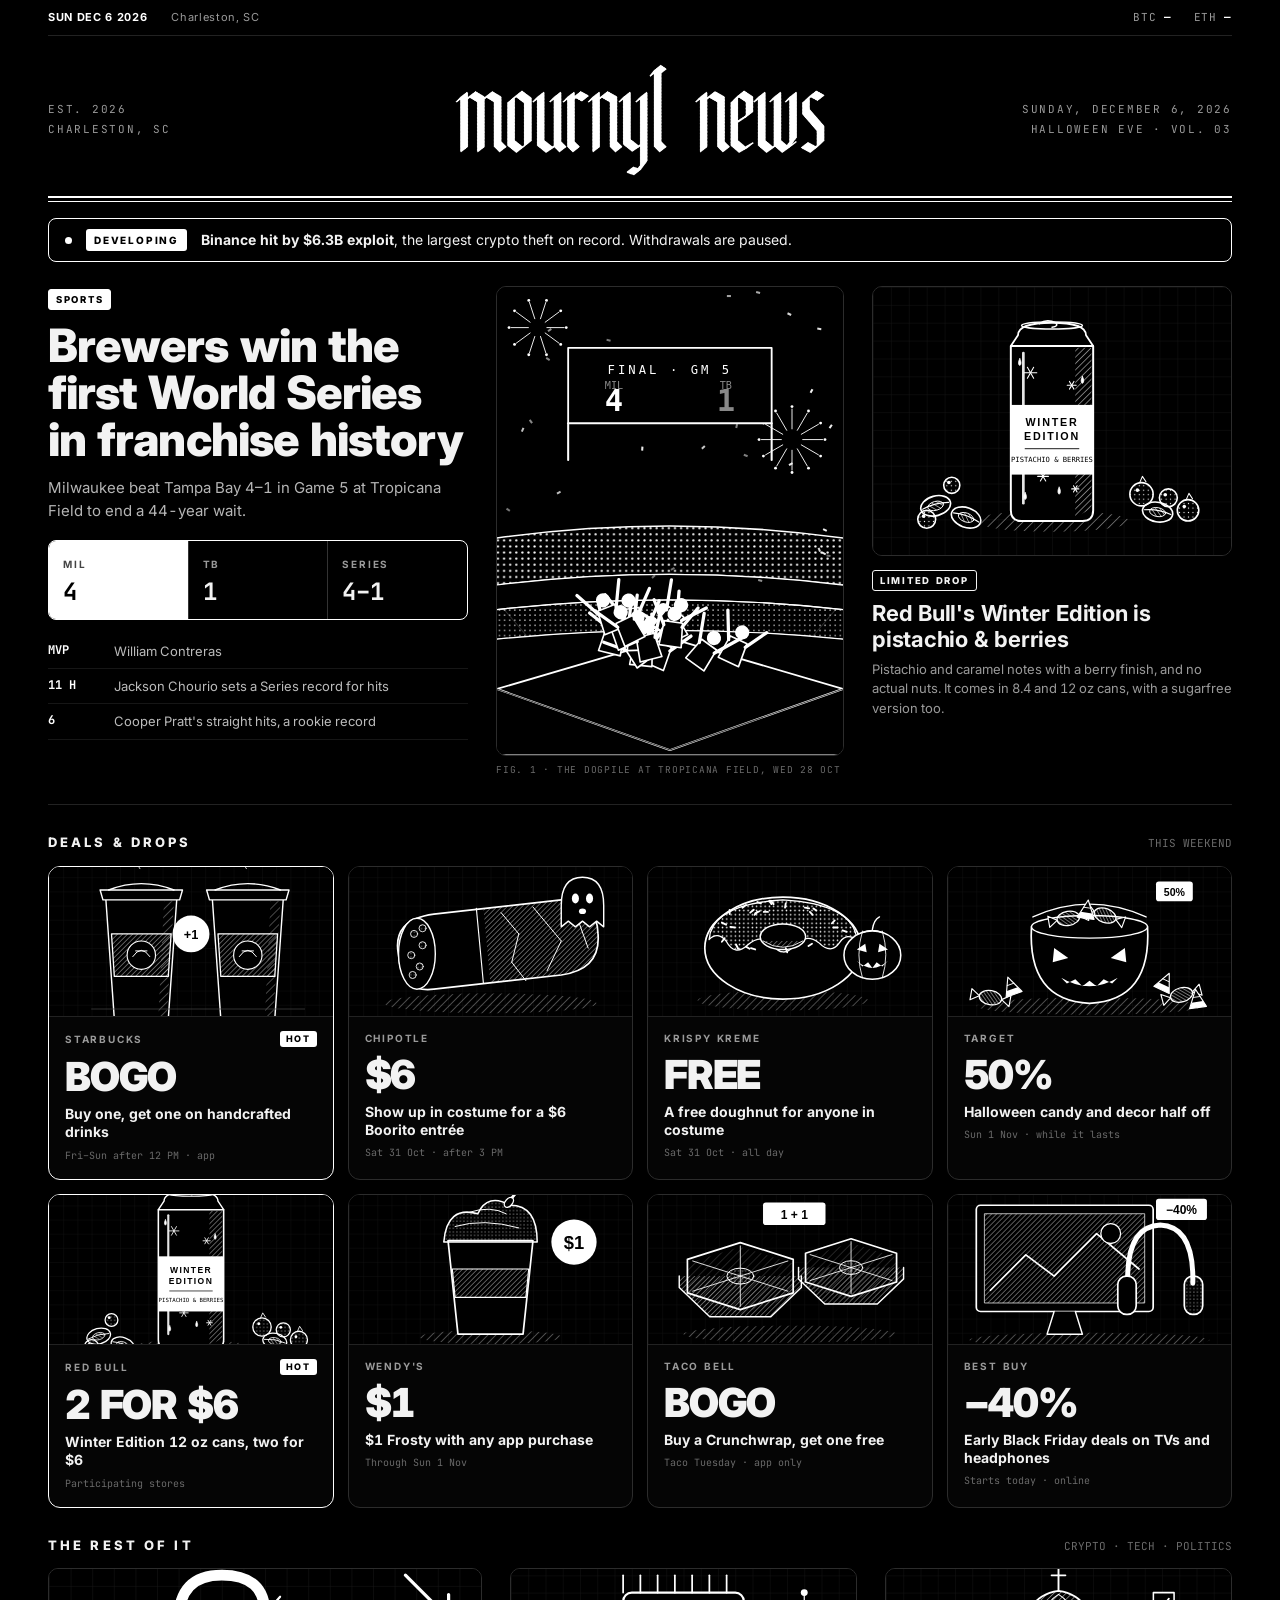
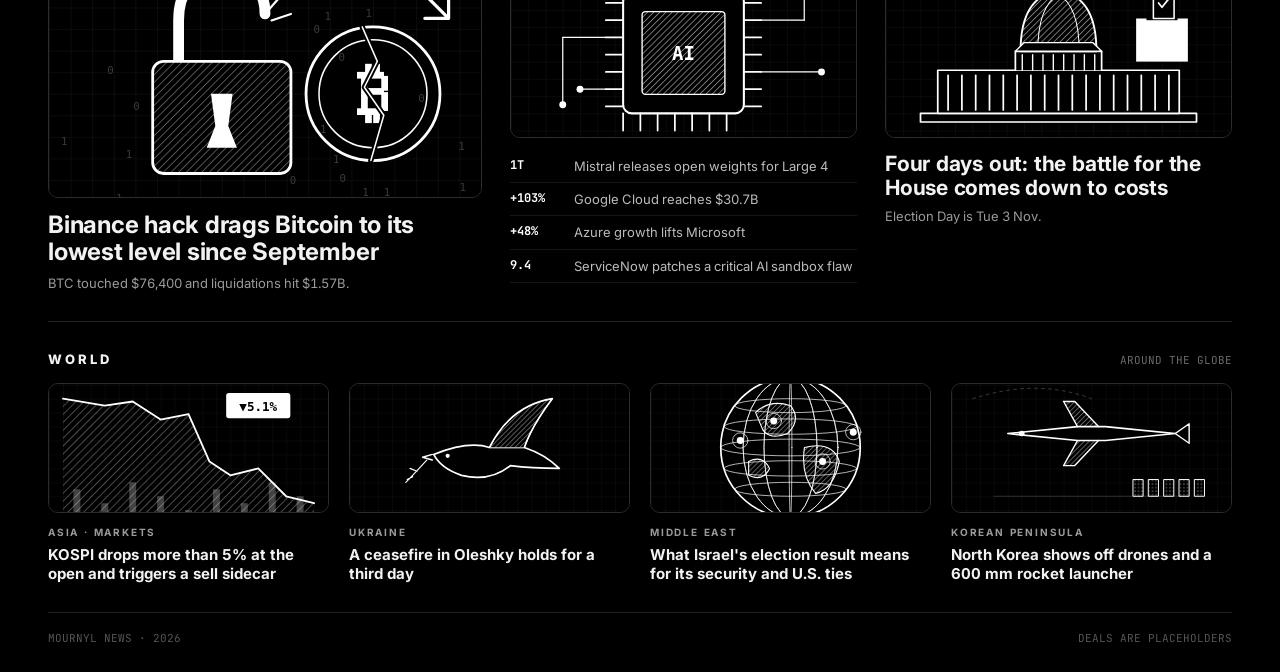
==== index.html @ e2ee6ba1 "Version 0.0.0 Added template" ====
<!doctype html>
<html lang="en">
<head>
  <meta charset="utf-8">
  <meta name="viewport" content="width=device-width, initial-scale=1">
  <title>mournyl news</title>
  <meta name="description" content="mournyl news: the news, minus the noise.">
  <meta name="theme-color" content="#000000">
  <link rel="icon" type="image/png" href="img/favicon.png">
  <link rel="apple-touch-icon" href="img/apple-touch-icon.png">
  <link rel="preconnect" href="https://fonts.googleapis.com">
  <link rel="preconnect" href="https://fonts.gstatic.com" crossorigin>
  <link href="https://fonts.googleapis.com/css2?family=Inter:wght@400;500;600;700;800;900&family=JetBrains+Mono:wght@400;700&display=swap" rel="stylesheet">
  <link rel="stylesheet" href="styles.css">
</head>
<body>
  <div class="wrap">
    <div class="util">
      <b id="today"></b>
      <span id="loc"></span>
      <span id="countdown" class="hide-sm"></span>
      <div class="ticker mono" id="ticker">
        <span>BTC <b data-coin="bitcoin">—</b> <i data-chg="bitcoin"></i></span>
        <span>ETH <b data-coin="ethereum">—</b> <i data-chg="ethereum"></i></span>
      </div>
    </div>

    <header class="mast">
      <div class="side mono" id="mast-left"></div>
      <h1 class="logo"><img src="img/wordmark.png" alt="mournyl news" width="1382" height="419"></h1>
      <div class="side right mono" id="mast-right"></div>
    </header>
    <div class="rule"></div>

    <main id="app"></main>

    <footer class="foot mono">
      <span>MOURNYL NEWS · <span id="year"></span></span>
      <span>Deals are placeholders</span>
    </footer>
  </div>

  <script src="content.js"></script>
  <script src="app.js"></script>
</body>
</html>
---- styles.css ----
:root {
  --bg: #000;
  --card: #050505;
  --fg: #f2f2f2;
  --mut: #9a9a9a;
  --dim: #6a6a6a;
  --line: #222;
  --line2: #2c2c2c;
  --row: #161616;
  --sans: "Inter", system-ui, -apple-system, "Segoe UI", sans-serif;
  --mono: "JetBrains Mono", "DejaVu Sans Mono", Consolas, monospace;
}

* { box-sizing: border-box; margin: 0; padding: 0; }
html, body { background: var(--bg); color: var(--fg); }
body {
  font-family: var(--sans);
  -webkit-font-smoothing: antialiased;
  font-feature-settings: "tnum" 1;
  line-height: 1.4;
}
img { display: block; max-width: 100%; }
a { color: inherit; text-decoration: none; }
a:hover h2, a:hover h3, a:hover h4 { text-decoration: underline; text-underline-offset: 3px; text-decoration-thickness: 1px; }

.wrap { max-width: 1600px; margin: 0 auto; padding: 0 48px; }
.mono { font-family: var(--mono); }
.k { font-size: 10px; letter-spacing: .18em; font-weight: 700; color: var(--mut); text-transform: uppercase; }
.pill {
  display: inline-block; font-size: 9.5px; letter-spacing: .18em; font-weight: 800; text-transform: uppercase;
  border: 1px solid currentColor; padding: 3px 7px; border-radius: 3px;
}
.pill.inv { background: #fff; color: #000; border-color: #fff; }

/* ---------- top bar ---------- */
.util {
  min-height: 36px; display: flex; align-items: center; gap: 24px; flex-wrap: wrap;
  font-size: 11px; color: var(--mut); letter-spacing: .06em; border-bottom: 1px solid var(--line);
}
.util b { color: #fff; }
.ticker { margin-left: auto; display: flex; gap: 22px; }
.ticker i { font-style: normal; }

/* ---------- masthead ---------- */
.mast { display: grid; grid-template-columns: 1fr auto 1fr; align-items: center; padding: 28px 0 20px; }
.mast .side { font-size: 11px; letter-spacing: .16em; color: var(--mut); line-height: 1.8; text-transform: uppercase; }
.mast .right { text-align: right; }
.logo img { height: 112px; width: auto; }
.rule { height: 6px; border-top: 2px solid #fff; border-bottom: 1px solid #fff; }

/* ---------- breaking ---------- */
.brk {
  display: flex; align-items: center; gap: 14px; margin-top: 16px;
  border: 1px solid #fff; border-radius: 8px; padding: 10px 16px; font-size: 14px;
}
.brk .t {
  background: #fff; color: #000; font-size: 10px; font-weight: 800; letter-spacing: .18em;
  padding: 4px 8px; border-radius: 3px; text-transform: uppercase; white-space: nowrap;
}
.brk .dot { width: 7px; height: 7px; border-radius: 50%; background: #fff; flex-shrink: 0; animation: pulse 1.6s ease-in-out infinite; }
@keyframes pulse { 50% { box-shadow: 0 0 0 5px rgba(255,255,255,.18); } }

/* ---------- pictures ---------- */
.pic { position: relative; overflow: hidden; border-radius: 10px; border: 1px solid var(--line2); background: #000; }
.pic img { width: 100%; height: 100%; object-fit: cover; }
.cap { font-family: var(--mono); font-size: 9.5px; letter-spacing: .08em; color: var(--dim); margin-top: 7px; text-transform: uppercase; }

/* ---------- lead ---------- */
.lead { display: grid; grid-template-columns: 420px 1fr 360px; gap: 28px; padding: 24px 0 28px; border-bottom: 1px solid var(--line); }
.hero { font-size: 46px; line-height: 1.02; font-weight: 850; letter-spacing: -.02em; margin-top: 12px; }
.deck { font-size: 15px; line-height: 1.5; color: #b5b5b5; margin-top: 14px; }
.score { display: flex; border: 1px solid #fff; border-radius: 8px; overflow: hidden; margin-top: 18px; }
.score div { flex: 1; padding: 10px 14px; border-left: 1px solid #333; }
.score div:first-child { border-left: none; }
.score .win { background: #fff; color: #000; }
.score .win .k { color: #444; }
.score b { display: block; font-family: var(--mono); font-size: 24px; margin-top: 2px; }
.facts { list-style: none; margin-top: 14px; }
.facts li { display: flex; gap: 12px; padding: 8px 0; border-bottom: 1px solid var(--row); font-size: 13px; color: #bbb; }
.facts b { font-family: var(--mono); color: #fff; min-width: 54px; font-size: 12px; }
.drop h3 { font-size: 22px; line-height: 1.15; letter-spacing: -.01em; margin-top: 10px; }
.sm { font-size: 13px; color: var(--mut); line-height: 1.5; margin-top: 8px; }

/* ---------- section heads ---------- */
.sech { display: flex; justify-content: space-between; align-items: baseline; padding: 28px 0 14px; }
.sech h5 { font-size: 13px; letter-spacing: .24em; font-weight: 800; text-transform: uppercase; }
.sech span { font-family: var(--mono); font-size: 11px; color: var(--dim); text-transform: uppercase; }

/* ---------- deals ---------- */
.deals { display: grid; grid-template-columns: repeat(4, 1fr); gap: 14px; }
.deal { border: 1px solid var(--line2); border-radius: 12px; overflow: hidden; background: var(--card); transition: border-color .15s, transform .15s; }
.deal:hover { border-color: #fff; transform: translateY(-2px); }
.deal.hot { border-color: #fff; }
.deal .pic { height: 150px; border: none; border-radius: 0; border-bottom: 1px solid var(--line); }
.db { padding: 14px 16px 16px; }
.db .top { display: flex; justify-content: space-between; align-items: center; }
.hot-t { font-size: 9px; font-weight: 800; letter-spacing: .18em; background: #fff; color: #000; padding: 2px 6px; border-radius: 3px; }
.big { font-weight: 900; font-size: 40px; letter-spacing: -.03em; line-height: 1; margin: 10px 0 8px; }
.deal h4 { font-size: 14px; line-height: 1.3; }
.when { font-family: var(--mono); font-size: 10px; color: var(--dim); margin-top: 7px; }

/* ---------- the rest ---------- */
.three { display: grid; grid-template-columns: 1.25fr 1fr 1fr; gap: 28px; padding-bottom: 28px; border-bottom: 1px solid var(--line); }
.three h3 { font-size: 24px; line-height: 1.12; letter-spacing: -.01em; margin-top: 14px; }
.three .pol h3 { font-size: 21px; }
.tl { list-style: none; margin-top: 12px; }
.tl li { display: flex; gap: 12px; padding: 7px 0; border-bottom: 1px solid var(--row); font-size: 13px; color: #bbb; }
.tl b { font-family: var(--mono); color: #fff; min-width: 52px; font-size: 12px; }

/* ---------- world ---------- */
.world { display: grid; grid-template-columns: repeat(4, 1fr); gap: 20px; padding-bottom: 28px; }
.world .pic { height: 130px; }
.world .k { display: block; margin-top: 12px; }
.world h4 { margin-top: 6px; font-size: 15px; line-height: 1.3; }

/* ---------- footer ---------- */
.foot { display: flex; justify-content: space-between; padding: 18px 0 26px; border-top: 1px solid var(--line); font-size: 11px; color: #555; text-transform: uppercase; }

/* ---------- responsive ---------- */
@media (max-width: 1200px) {
  .lead { grid-template-columns: 1fr 1fr; }
  .lead .drop { grid-column: 1 / -1; display: grid; grid-template-columns: 300px 1fr; gap: 24px; align-items: center; }
  .deals, .world { grid-template-columns: repeat(2, 1fr); }
  .three { grid-template-columns: 1fr 1fr; }
  .three .crypto { grid-column: 1 / -1; }
}
@media (max-width: 720px) {
  .wrap { padding: 0 16px; }
  .hide-sm { display: none; }
  .mast { grid-template-columns: 1fr; text-align: center; padding: 22px 0 16px; }
  .mast .side { display: none; }
  .logo img { height: 68px; margin: 0 auto; }
  .brk { flex-wrap: wrap; font-size: 13px; }
  .lead, .three { grid-template-columns: 1fr; }
  .lead .drop { display: block; }
  .lead .pic, .three .pic { height: 240px !important; }
  .hero { font-size: 34px; }
  .deals { grid-template-columns: 1fr 1fr; gap: 10px; }
  .deal .pic { height: 110px; }
  .big { font-size: 28px; }
  .world { grid-template-columns: 1fr; }
  .foot { flex-direction: column; gap: 6px; }
}
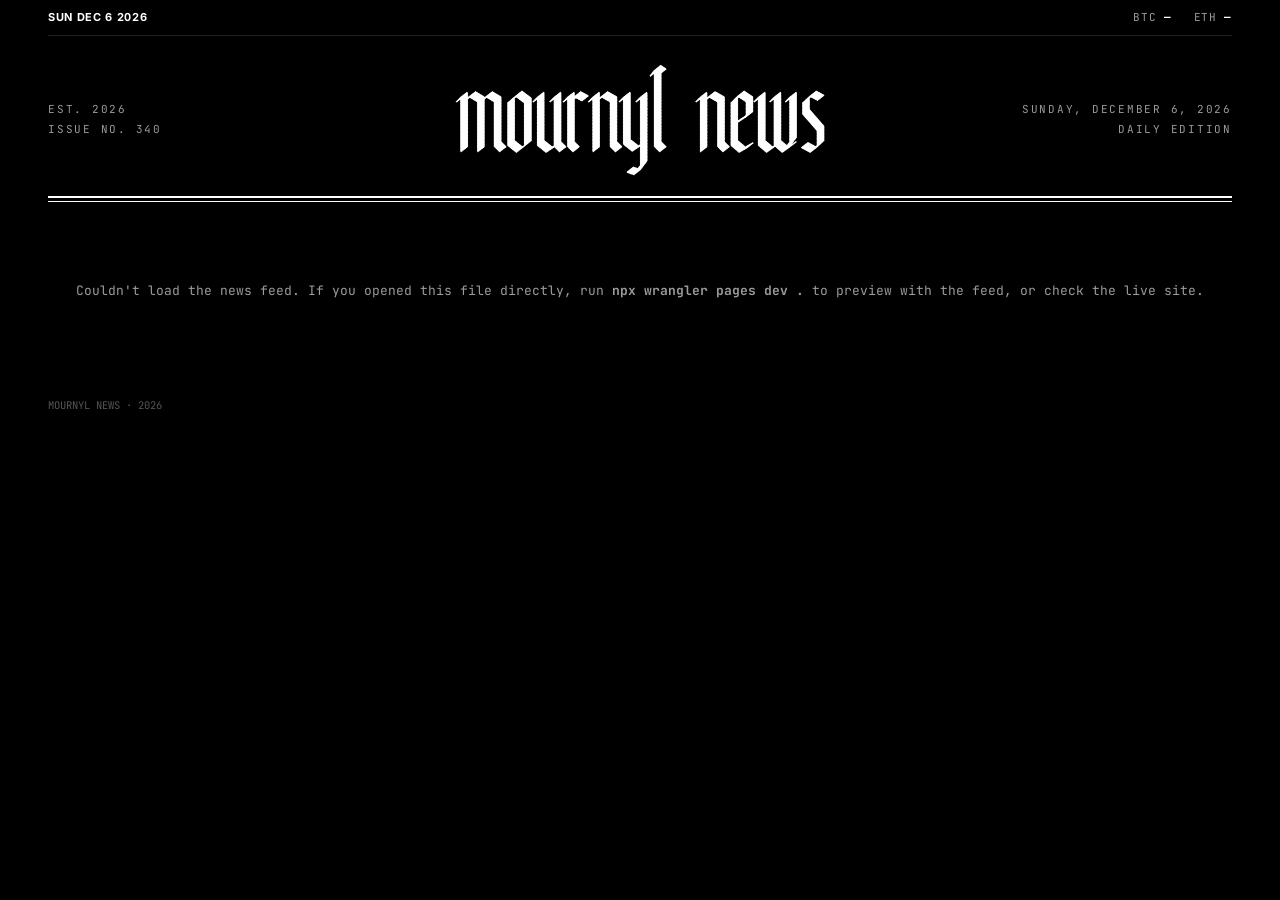
==== commit b149d2ff: "Add files via upload" ====
--- a/index.html
+++ b/index.html
@@ -17,9 +17,8 @@
   <div class="wrap">
     <div class="util">
       <b id="today"></b>
-      <span id="loc"></span>
-      <span id="countdown" class="hide-sm"></span>
-      <div class="ticker mono" id="ticker">
+      <span id="updated" class="hide-sm"></span>
+      <div class="ticker mono">
         <span>BTC <b data-coin="bitcoin">—</b> <i data-chg="bitcoin"></i></span>
         <span>ETH <b data-coin="ethereum">—</b> <i data-chg="ethereum"></i></span>
       </div>
@@ -32,15 +31,13 @@
     </header>
     <div class="rule"></div>
 
-    <main id="app"></main>
+    <main id="app"><div class="loading mono">Loading today's news…</div></main>
 
     <footer class="foot mono">
       <span>MOURNYL NEWS · <span id="year"></span></span>
-      <span>Deals are placeholders</span>
+      <span id="sources"></span>
     </footer>
   </div>
-
-  <script src="content.js"></script>
   <script src="app.js"></script>
 </body>
 </html>
--- a/styles.css
+++ b/styles.css
@@ -13,30 +13,21 @@
 
 * { box-sizing: border-box; margin: 0; padding: 0; }
 html, body { background: var(--bg); color: var(--fg); }
-body {
-  font-family: var(--sans);
-  -webkit-font-smoothing: antialiased;
-  font-feature-settings: "tnum" 1;
-  line-height: 1.4;
-}
+body { font-family: var(--sans); -webkit-font-smoothing: antialiased; font-feature-settings: "tnum" 1; line-height: 1.4; }
 img { display: block; max-width: 100%; }
 a { color: inherit; text-decoration: none; }
-a:hover h2, a:hover h3, a:hover h4 { text-decoration: underline; text-underline-offset: 3px; text-decoration-thickness: 1px; }
+a:hover h2, a:hover h3, a:hover h4, a:hover span { text-decoration: underline; text-underline-offset: 3px; text-decoration-thickness: 1px; }
 
 .wrap { max-width: 1600px; margin: 0 auto; padding: 0 48px; }
 .mono { font-family: var(--mono); }
 .k { font-size: 10px; letter-spacing: .18em; font-weight: 700; color: var(--mut); text-transform: uppercase; }
-.pill {
-  display: inline-block; font-size: 9.5px; letter-spacing: .18em; font-weight: 800; text-transform: uppercase;
-  border: 1px solid currentColor; padding: 3px 7px; border-radius: 3px;
-}
+.pill { display: inline-block; font-size: 9.5px; letter-spacing: .18em; font-weight: 800; text-transform: uppercase; border: 1px solid currentColor; padding: 3px 7px; border-radius: 3px; }
 .pill.inv { background: #fff; color: #000; border-color: #fff; }
+.when { font-family: var(--mono); font-size: 10px; color: var(--dim); margin-top: 6px; }
+.loading { padding: 80px 0; text-align: center; color: var(--mut); font-size: 13px; }
 
 /* ---------- top bar ---------- */
-.util {
-  min-height: 36px; display: flex; align-items: center; gap: 24px; flex-wrap: wrap;
-  font-size: 11px; color: var(--mut); letter-spacing: .06em; border-bottom: 1px solid var(--line);
-}
+.util { min-height: 36px; display: flex; align-items: center; gap: 24px; flex-wrap: wrap; font-size: 11px; color: var(--mut); letter-spacing: .06em; border-bottom: 1px solid var(--line); }
 .util b { color: #fff; }
 .ticker { margin-left: auto; display: flex; gap: 22px; }
 .ticker i { font-style: normal; }
@@ -48,81 +39,72 @@
 .logo img { height: 112px; width: auto; }
 .rule { height: 6px; border-top: 2px solid #fff; border-bottom: 1px solid #fff; }
 
-/* ---------- breaking ---------- */
-.brk {
-  display: flex; align-items: center; gap: 14px; margin-top: 16px;
-  border: 1px solid #fff; border-radius: 8px; padding: 10px 16px; font-size: 14px;
-}
-.brk .t {
-  background: #fff; color: #000; font-size: 10px; font-weight: 800; letter-spacing: .18em;
-  padding: 4px 8px; border-radius: 3px; text-transform: uppercase; white-space: nowrap;
-}
+/* ---------- latest strip ---------- */
+.brk { display: flex; align-items: center; gap: 14px; margin-top: 16px; border: 1px solid #fff; border-radius: 8px; padding: 10px 16px; font-size: 14px; }
+.brk .t { background: #fff; color: #000; font-size: 10px; font-weight: 800; letter-spacing: .18em; padding: 4px 8px; border-radius: 3px; text-transform: uppercase; white-space: nowrap; }
+.brk .bt { font-weight: 600; }
+.brk .bm { margin-left: auto; font-size: 11px; color: var(--mut); white-space: nowrap; }
 .brk .dot { width: 7px; height: 7px; border-radius: 50%; background: #fff; flex-shrink: 0; animation: pulse 1.6s ease-in-out infinite; }
 @keyframes pulse { 50% { box-shadow: 0 0 0 5px rgba(255,255,255,.18); } }
 
-/* ---------- pictures ---------- */
-.pic { position: relative; overflow: hidden; border-radius: 10px; border: 1px solid var(--line2); background: #000; }
-.pic img { width: 100%; height: 100%; object-fit: cover; }
+/* ---------- photos: real images, shown black & white ---------- */
+.pic { position: relative; overflow: hidden; border-radius: 10px; border: 1px solid var(--line2); background: #0a0a0a; }
+.pic img { width: 100%; height: 100%; object-fit: cover; filter: grayscale(1) contrast(1.12) brightness(.92); transition: filter .25s; }
+a:hover .pic img { filter: grayscale(1) contrast(1.2) brightness(1); }
 .cap { font-family: var(--mono); font-size: 9.5px; letter-spacing: .08em; color: var(--dim); margin-top: 7px; text-transform: uppercase; }
 
 /* ---------- lead ---------- */
 .lead { display: grid; grid-template-columns: 420px 1fr 360px; gap: 28px; padding: 24px 0 28px; border-bottom: 1px solid var(--line); }
-.hero { font-size: 46px; line-height: 1.02; font-weight: 850; letter-spacing: -.02em; margin-top: 12px; }
+.hero { font-size: 42px; line-height: 1.04; font-weight: 850; letter-spacing: -.02em; margin-top: 12px; }
 .deck { font-size: 15px; line-height: 1.5; color: #b5b5b5; margin-top: 14px; }
-.score { display: flex; border: 1px solid #fff; border-radius: 8px; overflow: hidden; margin-top: 18px; }
-.score div { flex: 1; padding: 10px 14px; border-left: 1px solid #333; }
-.score div:first-child { border-left: none; }
-.score .win { background: #fff; color: #000; }
-.score .win .k { color: #444; }
-.score b { display: block; font-family: var(--mono); font-size: 24px; margin-top: 2px; }
-.facts { list-style: none; margin-top: 14px; }
-.facts li { display: flex; gap: 12px; padding: 8px 0; border-bottom: 1px solid var(--row); font-size: 13px; color: #bbb; }
-.facts b { font-family: var(--mono); color: #fff; min-width: 54px; font-size: 12px; }
-.drop h3 { font-size: 22px; line-height: 1.15; letter-spacing: -.01em; margin-top: 10px; }
-.sm { font-size: 13px; color: var(--mut); line-height: 1.5; margin-top: 8px; }
+.facts { list-style: none; margin-top: 16px; border-top: 1px solid var(--line); }
+.facts li a { display: flex; gap: 12px; padding: 9px 0; border-bottom: 1px solid var(--row); font-size: 13.5px; color: #ccc; line-height: 1.35; }
+.facts b { font-family: var(--mono); color: #fff; min-width: 54px; font-size: 11px; font-weight: 700; padding-top: 2px; }
+.drop h3 { font-size: 20px; line-height: 1.18; letter-spacing: -.01em; margin-top: 10px; }
+
+/* ---------- lists ---------- */
+.tl { list-style: none; margin-top: 12px; }
+.tl li a { display: block; padding: 9px 0; border-bottom: 1px solid var(--row); font-size: 13.5px; color: #ccc; line-height: 1.35; }
+.tl li em { display: block; font-style: normal; font-family: var(--mono); font-size: 10px; color: var(--dim); margin-top: 3px; }
 
 /* ---------- section heads ---------- */
 .sech { display: flex; justify-content: space-between; align-items: baseline; padding: 28px 0 14px; }
 .sech h5 { font-size: 13px; letter-spacing: .24em; font-weight: 800; text-transform: uppercase; }
 .sech span { font-family: var(--mono); font-size: 11px; color: var(--dim); text-transform: uppercase; }
+.sech.sm-h { padding: 0 0 12px; border-bottom: 2px solid #fff; margin-bottom: 14px; }
 
 /* ---------- deals ---------- */
 .deals { display: grid; grid-template-columns: repeat(4, 1fr); gap: 14px; }
-.deal { border: 1px solid var(--line2); border-radius: 12px; overflow: hidden; background: var(--card); transition: border-color .15s, transform .15s; }
+.deal { border: 1px solid var(--line2); border-radius: 12px; overflow: hidden; background: var(--card); transition: border-color .15s, transform .15s; display: flex; flex-direction: column; }
 .deal:hover { border-color: #fff; transform: translateY(-2px); }
-.deal.hot { border-color: #fff; }
-.deal .pic { height: 150px; border: none; border-radius: 0; border-bottom: 1px solid var(--line); }
+.deal .pic { height: 150px; border: none; border-radius: 0; border-bottom: 1px solid var(--line); background: #fff; }
+.deal .pic img { object-fit: contain; padding: 10px; }
 .db { padding: 14px 16px 16px; }
-.db .top { display: flex; justify-content: space-between; align-items: center; }
-.hot-t { font-size: 9px; font-weight: 800; letter-spacing: .18em; background: #fff; color: #000; padding: 2px 6px; border-radius: 3px; }
-.big { font-weight: 900; font-size: 40px; letter-spacing: -.03em; line-height: 1; margin: 10px 0 8px; }
-.deal h4 { font-size: 14px; line-height: 1.3; }
-.when { font-family: var(--mono); font-size: 10px; color: var(--dim); margin-top: 7px; }
+.db .top { display: flex; justify-content: space-between; align-items: baseline; }
+.db .top .when { margin: 0; }
+.big { font-weight: 900; font-size: 36px; letter-spacing: -.03em; line-height: 1; margin: 10px 0 8px; }
+.deal.noimg .big { font-size: 52px; margin-top: 26px; }
+.deal h4 { font-size: 13.5px; line-height: 1.32; font-weight: 600; display: -webkit-box; -webkit-line-clamp: 3; -webkit-box-orient: vertical; overflow: hidden; }
 
-/* ---------- the rest ---------- */
-.three { display: grid; grid-template-columns: 1.25fr 1fr 1fr; gap: 28px; padding-bottom: 28px; border-bottom: 1px solid var(--line); }
-.three h3 { font-size: 24px; line-height: 1.12; letter-spacing: -.01em; margin-top: 14px; }
-.three .pol h3 { font-size: 21px; }
-.tl { list-style: none; margin-top: 12px; }
-.tl li { display: flex; gap: 12px; padding: 7px 0; border-bottom: 1px solid var(--row); font-size: 13px; color: #bbb; }
-.tl b { font-family: var(--mono); color: #fff; min-width: 52px; font-size: 12px; }
+/* ---------- three columns ---------- */
+.three { display: grid; grid-template-columns: repeat(3, 1fr); gap: 32px; padding-bottom: 28px; border-bottom: 1px solid var(--line); }
+.three h3 { font-size: 21px; line-height: 1.15; letter-spacing: -.01em; margin-top: 14px; }
 
-/* ---------- world ---------- */
-.world { display: grid; grid-template-columns: repeat(4, 1fr); gap: 20px; padding-bottom: 28px; }
-.world .pic { height: 130px; }
-.world .k { display: block; margin-top: 12px; }
-.world h4 { margin-top: 6px; font-size: 15px; line-height: 1.3; }
+/* ---------- card grids ---------- */
+.grid4 { display: grid; grid-template-columns: repeat(4, 1fr); gap: 20px; padding-bottom: 28px; border-bottom: 1px solid var(--line); }
+.card .pic { height: 160px; margin-bottom: 12px; }
+.card h4 { margin-top: 6px; font-size: 15px; line-height: 1.3; }
 
 /* ---------- footer ---------- */
-.foot { display: flex; justify-content: space-between; padding: 18px 0 26px; border-top: 1px solid var(--line); font-size: 11px; color: #555; text-transform: uppercase; }
+.foot { display: flex; justify-content: space-between; gap: 24px; padding: 18px 0 26px; font-size: 10.5px; color: #555; text-transform: uppercase; }
+.foot #sources { text-align: right; }
 
 /* ---------- responsive ---------- */
 @media (max-width: 1200px) {
   .lead { grid-template-columns: 1fr 1fr; }
-  .lead .drop { grid-column: 1 / -1; display: grid; grid-template-columns: 300px 1fr; gap: 24px; align-items: center; }
-  .deals, .world { grid-template-columns: repeat(2, 1fr); }
+  .lead .drop { grid-column: 1 / -1; }
+  .deals, .grid4 { grid-template-columns: repeat(2, 1fr); }
   .three { grid-template-columns: 1fr 1fr; }
-  .three .crypto { grid-column: 1 / -1; }
 }
 @media (max-width: 720px) {
   .wrap { padding: 0 16px; }
@@ -131,13 +113,15 @@
   .mast .side { display: none; }
   .logo img { height: 68px; margin: 0 auto; }
   .brk { flex-wrap: wrap; font-size: 13px; }
+  .brk .bm { margin-left: 0; }
   .lead, .three { grid-template-columns: 1fr; }
-  .lead .drop { display: block; }
-  .lead .pic, .three .pic { height: 240px !important; }
-  .hero { font-size: 34px; }
+  .lead figure { order: -1; }
+  .lead .pic, .three .pic { height: 220px !important; }
+  .hero { font-size: 32px; }
   .deals { grid-template-columns: 1fr 1fr; gap: 10px; }
   .deal .pic { height: 110px; }
-  .big { font-size: 28px; }
-  .world { grid-template-columns: 1fr; }
-  .foot { flex-direction: column; gap: 6px; }
+  .big { font-size: 26px; }
+  .grid4 { grid-template-columns: 1fr; }
+  .foot { flex-direction: column; }
+  .foot #sources { text-align: left; }
 }
